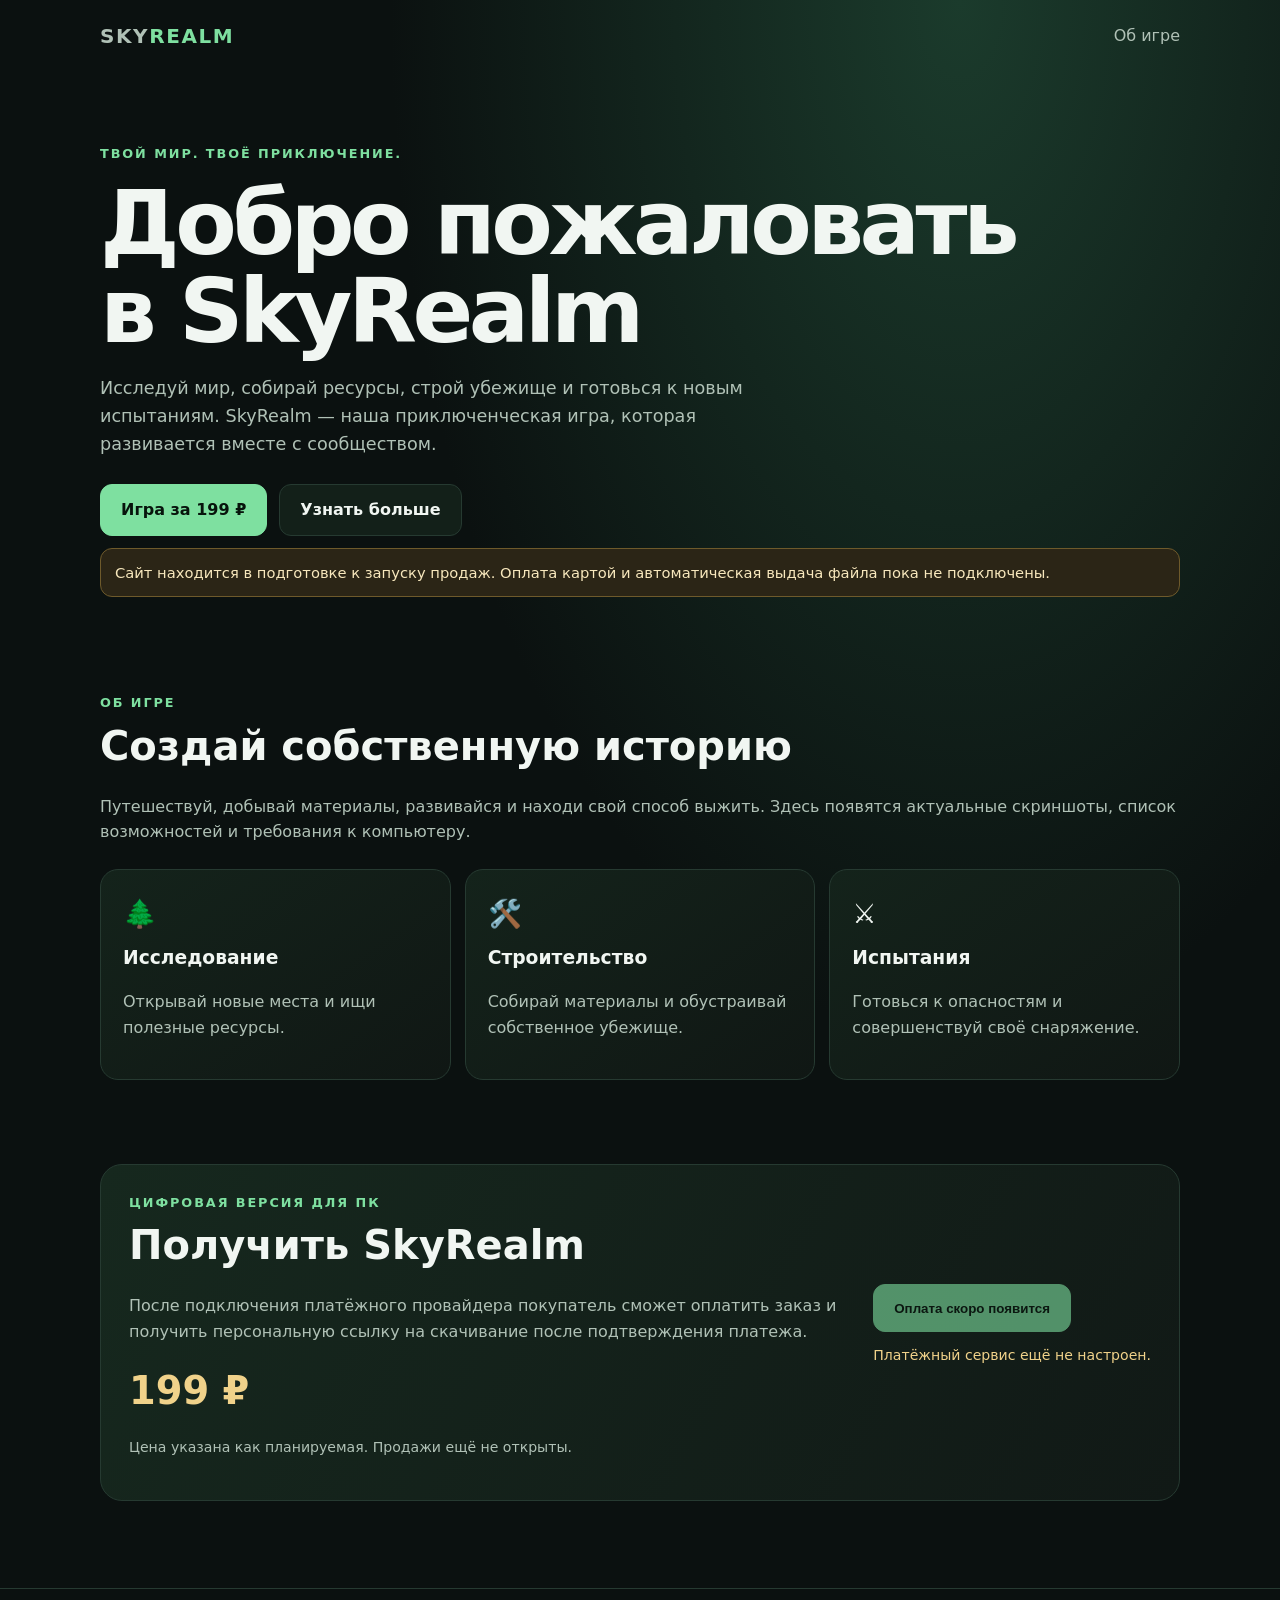
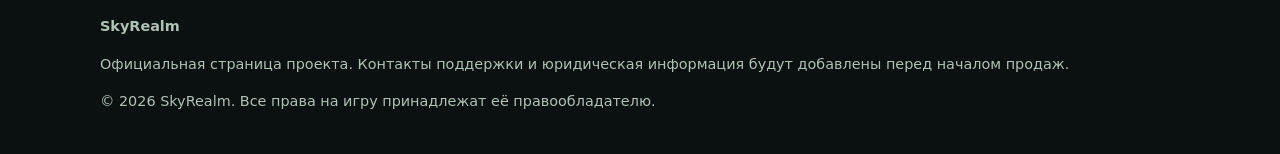
==== docs/index.html @ 88c352fb "Add Russian SkyRealm landing page for mobile-first website" ====
<!doctype html>
<html lang="ru">
<head>
<meta charset="utf-8">
<meta name="viewport" content="width=device-width,initial-scale=1">
<meta name="theme-color" content="#0b1110">
<meta name="description" content="SkyRealm — приключение, исследование и выживание. Официальная страница игры.">
<title>SkyRealm — официальная страница игры</title>
<style>
:root{color-scheme:dark;--bg:#0b1110;--panel:#121d19;--line:#263a31;--text:#f1f6f2;--muted:#b0c1b6;--green:#7ee0a0;--gold:#f0d28a}
*{box-sizing:border-box}html{scroll-behavior:smooth}body{margin:0;background:radial-gradient(ellipse at 75% 0%,#1b3b2c 0,transparent 42%),var(--bg);color:var(--text);font:16px/1.6 system-ui,-apple-system,Segoe UI,Roboto,Arial,sans-serif}a{color:inherit}.wrap{width:min(1080px,92%);margin:auto}.nav{display:flex;align-items:center;justify-content:space-between;gap:16px;padding:20px 0}.logo{font-size:1.25rem;font-weight:900;letter-spacing:.08em}.logo span{color:var(--green)}.nav a{color:var(--muted);text-decoration:none}.hero{padding:72px 0 54px;min-height:420px;display:grid;align-items:center}.eyebrow{color:var(--green);font-weight:800;letter-spacing:.15em;text-transform:uppercase;font-size:.8rem}.hero h1{font-size:clamp(2.8rem,8vw,5.6rem);line-height:.98;letter-spacing:-.05em;margin:16px 0}.hero p{max-width:650px;color:var(--muted);font-size:1.1rem}.actions{display:flex;gap:12px;flex-wrap:wrap;margin-top:26px}.btn{display:inline-flex;align-items:center;justify-content:center;min-height:48px;padding:12px 20px;border-radius:12px;text-decoration:none;font-weight:800;border:1px solid var(--line);cursor:pointer}.primary{background:var(--green);color:#07140c;border-color:var(--green)}.secondary{background:#132019}.notice{margin:12px 0 0;padding:12px 14px;border:1px solid #6e5a2b;background:#2b2516;border-radius:12px;color:#f8e8bd;font-size:.92rem}.section{padding:42px 0}.section h2{font-size:clamp(1.8rem,4vw,2.5rem);margin:0 0 10px}.muted{color:var(--muted)}.cards{display:grid;grid-template-columns:repeat(3,1fr);gap:14px;margin-top:24px}.card{padding:22px;border:1px solid var(--line);border-radius:18px;background:linear-gradient(145deg,#14231b,#101714)}.symbol{font-size:1.7rem}.card h3{margin:8px 0}.buybox{display:grid;grid-template-columns:1fr auto;gap:24px;align-items:center;padding:28px;border:1px solid var(--line);border-radius:22px;background:linear-gradient(120deg,#16281e,#111916)}.price{font-size:2.4rem;font-weight:900;color:var(--gold)}.buybox button:disabled{opacity:.6;cursor:not-allowed}.small{font-size:.88rem;color:var(--muted)}footer{border-top:1px solid var(--line);margin-top:45px;padding:26px 0;color:var(--muted);font-size:.9rem}#status{margin-top:12px;color:var(--gold)}@media(max-width:700px){.cards{grid-template-columns:1fr}.hero{padding:52px 0 34px;min-height:auto}.buybox{grid-template-columns:1fr}.nav{padding:15px 0}}
</style>
</head>
<body>
<header class="wrap nav"><a class="logo" href="#" aria-label="SkyRealm главная">SKY<span>REALM</span></a><a href="#about">Об игре</a></header>
<main>
<section class="wrap hero">
<div><div class="eyebrow">Твой мир. Твоё приключение.</div><h1>Добро пожаловать<br>в SkyRealm</h1><p>Исследуй мир, собирай ресурсы, строй убежище и готовься к новым испытаниям. SkyRealm — наша приключенческая игра, которая развивается вместе с сообществом.</p><div class="actions"><a class="btn primary" href="#buy">Игра за 199 ₽</a><a class="btn secondary" href="#about">Узнать больше</a></div><div class="notice">Сайт находится в подготовке к запуску продаж. Оплата картой и автоматическая выдача файла пока не подключены.</div></div>
</section>
<section class="wrap section" id="about"><div class="eyebrow">Об игре</div><h2>Создай собственную историю</h2><p class="muted">Путешествуй, добывай материалы, развивайся и находи свой способ выжить. Здесь появятся актуальные скриншоты, список возможностей и требования к компьютеру.</p>
<div class="cards"><article class="card"><div class="symbol">🌲</div><h3>Исследование</h3><p class="muted">Открывай новые места и ищи полезные ресурсы.</p></article><article class="card"><div class="symbol">🛠️</div><h3>Строительство</h3><p class="muted">Собирай материалы и обустраивай собственное убежище.</p></article><article class="card"><div class="symbol">⚔️</div><h3>Испытания</h3><p class="muted">Готовься к опасностям и совершенствуй своё снаряжение.</p></article></div></section>
<section class="wrap section" id="buy"><div class="buybox"><div><div class="eyebrow">Цифровая версия для ПК</div><h2>Получить SkyRealm</h2><p class="muted">После подключения платёжного провайдера покупатель сможет оплатить заказ и получить персональную ссылку на скачивание после подтверждения платежа.</p><div class="price">199 ₽</div><p class="small">Цена указана как планируемая. Продажи ещё не открыты.</p></div><div><button class="btn primary" id="buyButton" type="button" disabled>Оплата скоро появится</button><p class="small" id="status" role="status">Платёжный сервис ещё не настроен.</p></div></div></section>
</main>
<footer><div class="wrap"><strong>SkyRealm</strong><p>Официальная страница проекта. Контакты поддержки и юридическая информация будут добавлены перед началом продаж.</p><p>© <span id="year"></span> SkyRealm. Все права на игру принадлежат её правообладателю.</p></div></footer>
<script>document.getElementById('year').textContent=new Date().getFullYear();</script>
</body></html>
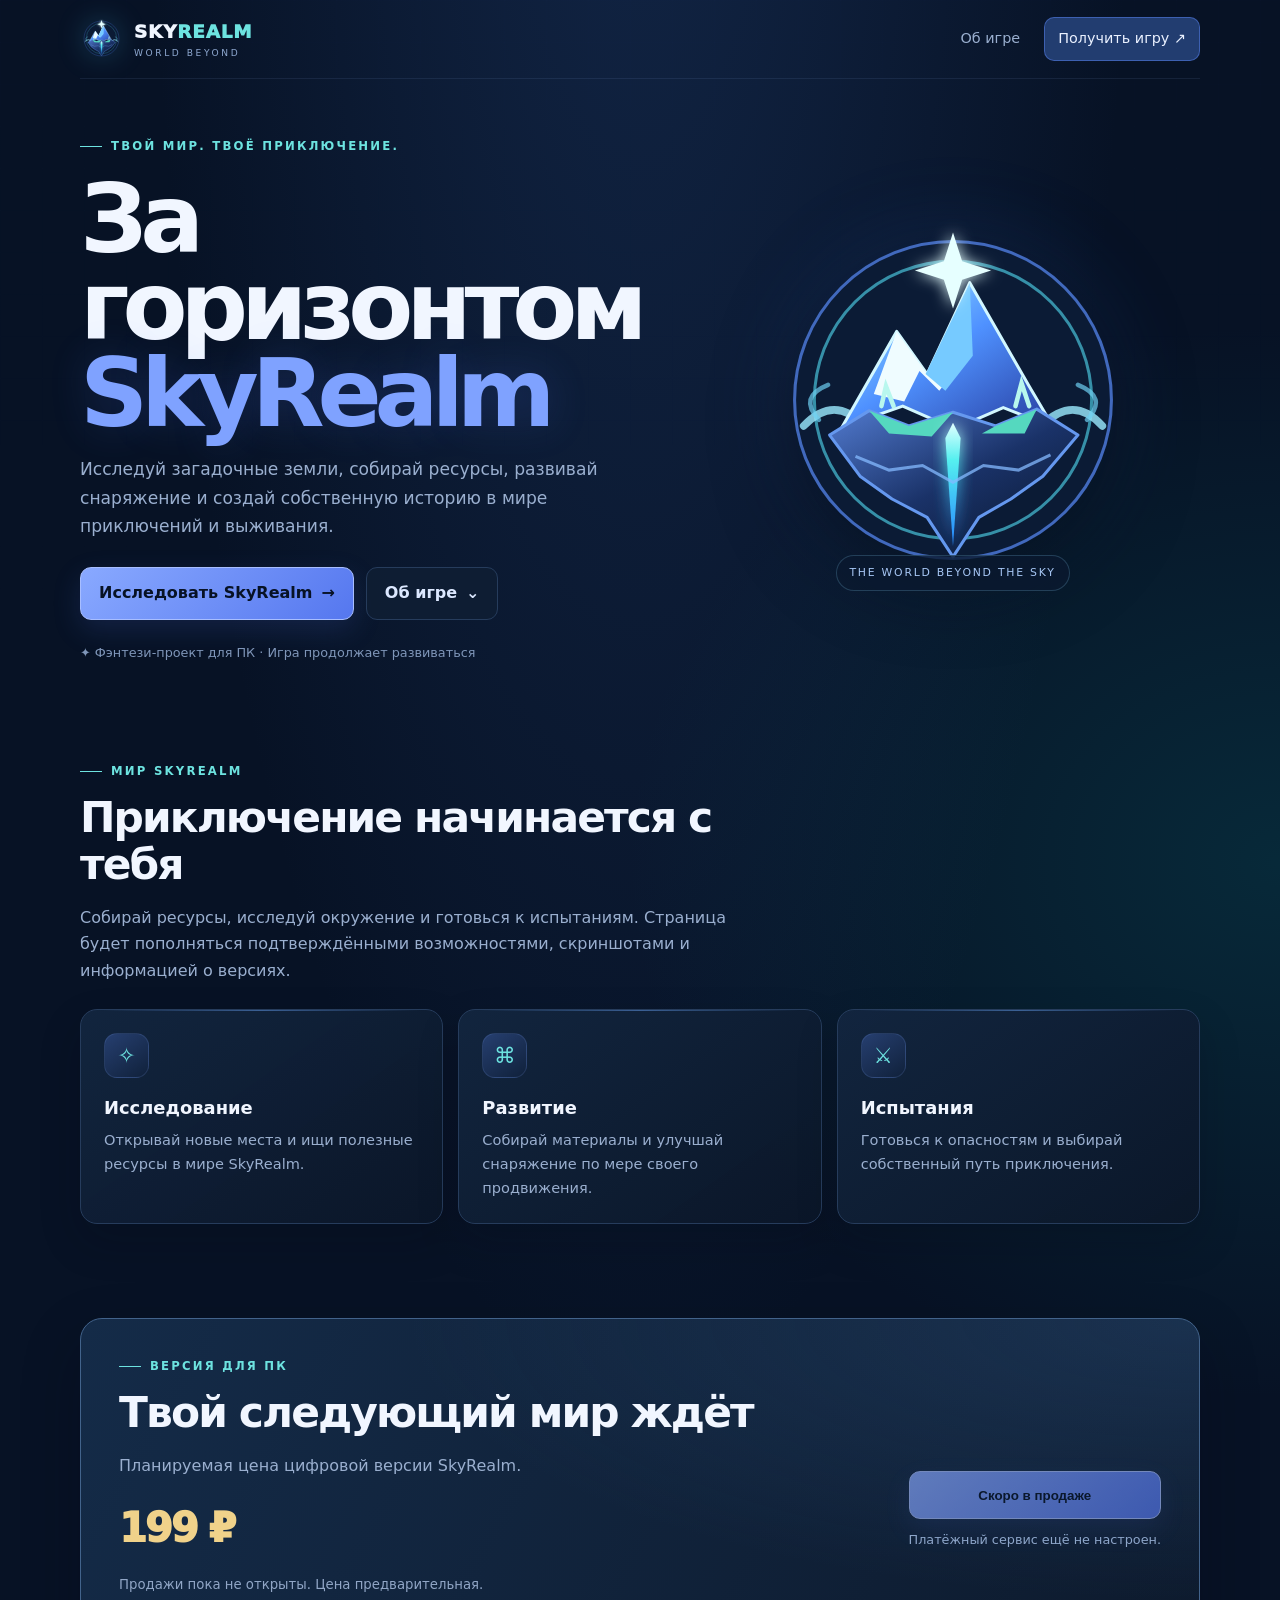
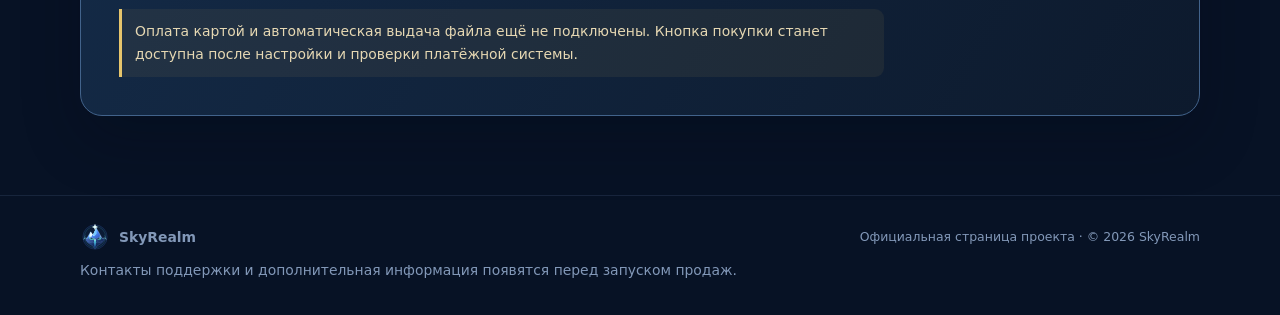
==== commit 51ccefd0: "Refresh SkyRealm website branding and responsive visual design" ====
--- a/docs/index.html
+++ b/docs/index.html
@@ -3,24 +3,47 @@
 <head>
 <meta charset="utf-8">
 <meta name="viewport" content="width=device-width,initial-scale=1">
-<meta name="theme-color" content="#0b1110">
+<meta name="theme-color" content="#071225">
 <meta name="description" content="SkyRealm — приключение, исследование и выживание. Официальная страница игры.">
-<title>SkyRealm — официальная страница игры</title>
+<link rel="icon" type="image/svg+xml" href="skyrealm-logo.svg">
+<title>SkyRealm — мир за горизонтом</title>
 <style>
-:root{color-scheme:dark;--bg:#0b1110;--panel:#121d19;--line:#263a31;--text:#f1f6f2;--muted:#b0c1b6;--green:#7ee0a0;--gold:#f0d28a}
-*{box-sizing:border-box}html{scroll-behavior:smooth}body{margin:0;background:radial-gradient(ellipse at 75% 0%,#1b3b2c 0,transparent 42%),var(--bg);color:var(--text);font:16px/1.6 system-ui,-apple-system,Segoe UI,Roboto,Arial,sans-serif}a{color:inherit}.wrap{width:min(1080px,92%);margin:auto}.nav{display:flex;align-items:center;justify-content:space-between;gap:16px;padding:20px 0}.logo{font-size:1.25rem;font-weight:900;letter-spacing:.08em}.logo span{color:var(--green)}.nav a{color:var(--muted);text-decoration:none}.hero{padding:72px 0 54px;min-height:420px;display:grid;align-items:center}.eyebrow{color:var(--green);font-weight:800;letter-spacing:.15em;text-transform:uppercase;font-size:.8rem}.hero h1{font-size:clamp(2.8rem,8vw,5.6rem);line-height:.98;letter-spacing:-.05em;margin:16px 0}.hero p{max-width:650px;color:var(--muted);font-size:1.1rem}.actions{display:flex;gap:12px;flex-wrap:wrap;margin-top:26px}.btn{display:inline-flex;align-items:center;justify-content:center;min-height:48px;padding:12px 20px;border-radius:12px;text-decoration:none;font-weight:800;border:1px solid var(--line);cursor:pointer}.primary{background:var(--green);color:#07140c;border-color:var(--green)}.secondary{background:#132019}.notice{margin:12px 0 0;padding:12px 14px;border:1px solid #6e5a2b;background:#2b2516;border-radius:12px;color:#f8e8bd;font-size:.92rem}.section{padding:42px 0}.section h2{font-size:clamp(1.8rem,4vw,2.5rem);margin:0 0 10px}.muted{color:var(--muted)}.cards{display:grid;grid-template-columns:repeat(3,1fr);gap:14px;margin-top:24px}.card{padding:22px;border:1px solid var(--line);border-radius:18px;background:linear-gradient(145deg,#14231b,#101714)}.symbol{font-size:1.7rem}.card h3{margin:8px 0}.buybox{display:grid;grid-template-columns:1fr auto;gap:24px;align-items:center;padding:28px;border:1px solid var(--line);border-radius:22px;background:linear-gradient(120deg,#16281e,#111916)}.price{font-size:2.4rem;font-weight:900;color:var(--gold)}.buybox button:disabled{opacity:.6;cursor:not-allowed}.small{font-size:.88rem;color:var(--muted)}footer{border-top:1px solid var(--line);margin-top:45px;padding:26px 0;color:var(--muted);font-size:.9rem}#status{margin-top:12px;color:var(--gold)}@media(max-width:700px){.cards{grid-template-columns:1fr}.hero{padding:52px 0 34px;min-height:auto}.buybox{grid-template-columns:1fr}.nav{padding:15px 0}}
+:root{color-scheme:dark;--bg:#071225;--panel:#0d1b30;--panel2:#10223a;--line:#263c5c;--text:#f1f6ff;--muted:#9aafcf;--blue:#7fa2ff;--cyan:#6de3e0;--gold:#f0d28a}
+*{box-sizing:border-box}html{scroll-behavior:smooth;scroll-padding-top:84px}body{margin:0;background:radial-gradient(ellipse at 50% -20%,#23447a66,transparent 55%),radial-gradient(ellipse at 100% 45%,#075c6550,transparent 36%),var(--bg);color:var(--text);font:16px/1.65 system-ui,-apple-system,"Segoe UI",Roboto,Arial,sans-serif}body:before{content:"";position:fixed;inset:0;pointer-events:none;opacity:.12;background-image:linear-gradient(#8bb6ff12 1px,transparent 1px),linear-gradient(90deg,#8bb6ff12 1px,transparent 1px);background-size:42px 42px;mask-image:linear-gradient(to bottom,black,transparent 85%)}a{color:inherit}.wrap{width:min(1120px,92%);margin:auto}.nav{position:relative;z-index:2;display:flex;align-items:center;justify-content:space-between;gap:18px;padding:17px 0;border-bottom:1px solid #9ebeff18}.brand{display:flex;align-items:center;gap:11px;text-decoration:none}.brand img{width:43px;height:43px;object-fit:contain;filter:drop-shadow(0 0 14px #4bc8ff36)}.brand-word{font-size:1.15rem;font-weight:950;letter-spacing:.045em}.brand-word span{color:var(--cyan)}.brand-sub{display:block;color:#8fa9d1;font-size:.57rem;letter-spacing:.28em;margin-top:-2px}.nav-links{display:flex;align-items:center;gap:24px}.nav-links a{color:var(--muted);font-size:.9rem;text-decoration:none;transition:color .2s}.nav-links a:hover{color:white}.nav-cta{border:1px solid #5e8afc75;border-radius:10px;padding:9px 13px;background:#223d70;color:#eaf1ff!important}.hero{position:relative;min-height:535px;display:grid;grid-template-columns:minmax(0,1.1fr) minmax(260px,.9fr);align-items:center;gap:20px;padding:58px 0 52px}.hero-copy{position:relative;z-index:1}.eyebrow{display:flex;align-items:center;gap:9px;color:var(--cyan);font-size:.73rem;font-weight:900;letter-spacing:.19em;text-transform:uppercase}.eyebrow:before{content:"";width:22px;height:1px;background:currentColor}.hero h1{font-size:clamp(3.1rem,7.4vw,6.2rem);line-height:.92;letter-spacing:-.075em;margin:20px 0 18px}.hero h1 span{display:block;color:var(--blue);text-shadow:0 0 40px #5279f633}.hero p{max-width:590px;color:var(--muted);font-size:1.07rem}.actions{display:flex;gap:12px;flex-wrap:wrap;margin-top:27px}.btn{display:inline-flex;align-items:center;justify-content:center;gap:9px;min-height:48px;padding:12px 18px;border-radius:11px;text-decoration:none;font-weight:850;border:1px solid var(--line);transition:transform .18s,border-color .18s,filter .18s}.btn:hover{transform:translateY(-2px);border-color:#6689cf}.primary{background:linear-gradient(135deg,#89a9ff,#5577ef);color:#071225;border-color:#a8beff;box-shadow:0 10px 28px #4b70e42b}.secondary{background:#101f34d9;color:#dce8ff}.hero-note{margin-top:22px;color:#7f96b9;font-size:.8rem}.hero-art{position:relative;display:grid;place-items:center;min-height:350px}.hero-art:before{content:"";position:absolute;width:min(340px,85%);aspect-ratio:1;border-radius:50%;background:#3977e927;filter:blur(38px)}.hero-art img{position:relative;width:min(390px,100%);max-height:390px;object-fit:contain;filter:drop-shadow(0 22px 38px #0008);animation:float 7s ease-in-out infinite}.art-label{position:absolute;bottom:4px;left:50%;transform:translateX(-50%);white-space:nowrap;padding:8px 13px;border:1px solid #81c8ed38;border-radius:999px;background:#0a1930cc;color:#a7c7f5;font-size:.68rem;letter-spacing:.16em}.section{position:relative;padding:47px 0}.section-head{max-width:700px}.section h2{font-size:clamp(1.8rem,4vw,2.65rem);letter-spacing:-.045em;line-height:1.12;margin:13px 0}.muted{color:var(--muted)}.cards{display:grid;grid-template-columns:repeat(3,1fr);gap:15px;margin-top:25px}.card{position:relative;overflow:hidden;padding:23px;border:1px solid var(--line);border-radius:17px;background:linear-gradient(145deg,#132640eF,#0b1729f5);box-shadow:0 18px 42px #02081530}.card:before{content:"";position:absolute;top:0;left:22px;right:22px;height:1px;background:linear-gradient(90deg,transparent,#6ca9ff77,transparent)}.symbol{display:grid;place-items:center;width:45px;height:45px;border-radius:13px;background:linear-gradient(145deg,#263f70,#10213b);border:1px solid #6586c637;color:var(--cyan);font-size:1.35rem}.card h3{margin:15px 0 5px;font-size:1.12rem}.card p{margin:0;color:var(--muted);font-size:.91rem}.buybox{display:grid;grid-template-columns:1fr auto;gap:25px;align-items:center;padding:clamp(23px,4vw,38px);border:1px solid #42638b;border-radius:22px;background:radial-gradient(ellipse at 100% 0%,#315a8a55,transparent 50%),linear-gradient(120deg,#142b48,#0d1a2d);box-shadow:0 24px 60px #0208153d}.price{font-size:2.5rem;font-weight:950;color:var(--gold);letter-spacing:-.05em}.buybox button:disabled{opacity:.65;cursor:not-allowed;transform:none}.small{font-size:.83rem;color:#91a6c6}.notice{margin-top:13px;padding:11px 13px;border-left:3px solid #e6c56c;background:#d8b85b12;border-radius:0 9px 9px 0;color:#e6d8b3;font-size:.87rem}.buy-side{min-width:205px}.buy-side .btn{width:100%}#status{margin-top:10px;color:#8fa7c9;font-size:.8rem}footer{position:relative;border-top:1px solid #9ebeff1c;margin-top:32px;padding:26px 0;color:#8298b8;font-size:.87rem}.footer-row{display:flex;align-items:center;justify-content:space-between;gap:15px}.footer-brand{display:flex;align-items:center;gap:9px}.footer-brand img{width:30px;height:30px}footer p{margin:7px 0}.footer-copy{font-size:.78rem}@keyframes float{0%,100%{transform:translateY(0)}50%{transform:translateY(-9px)}}@media(max-width:760px){.nav{padding:12px 0}.nav-links{gap:12px}.nav-links>a:not(.nav-cta){display:none}.hero{grid-template-columns:1fr;gap:0;padding:48px 0 30px;min-height:auto}.hero h1{font-size:clamp(3.2rem,13vw,5.2rem)}.hero-art{min-height:245px;grid-row:1}.hero-art img{max-height:280px;width:min(280px,80%)}.art-label{bottom:0}.cards{grid-template-columns:1fr}.card{padding:20px}.buybox{grid-template-columns:1fr}.buy-side{min-width:0}.buy-side .btn{max-width:320px}.section{padding:35px 0}.footer-row{align-items:flex-start;flex-direction:column}}@media(prefers-reduced-motion:reduce){*,*::before,*::after{animation:none!important;scroll-behavior:auto!important;transition:none!important}}
 </style>
 </head>
 <body>
-<header class="wrap nav"><a class="logo" href="#" aria-label="SkyRealm главная">SKY<span>REALM</span></a><a href="#about">Об игре</a></header>
+<header class="wrap nav">
+  <a class="brand" href="#" aria-label="SkyRealm — главная"><img src="skyrealm-logo.svg" alt=""><span><span class="brand-word">SKY<span>REALM</span></span><span class="brand-sub">WORLD BEYOND</span></span></a>
+  <nav class="nav-links" aria-label="Навигация"><a href="#about">Об игре</a><a href="#buy" class="nav-cta">Получить игру <span aria-hidden="true">↗</span></a></nav>
+</header>
 <main>
 <section class="wrap hero">
-<div><div class="eyebrow">Твой мир. Твоё приключение.</div><h1>Добро пожаловать<br>в SkyRealm</h1><p>Исследуй мир, собирай ресурсы, строй убежище и готовься к новым испытаниям. SkyRealm — наша приключенческая игра, которая развивается вместе с сообществом.</p><div class="actions"><a class="btn primary" href="#buy">Игра за 199 ₽</a><a class="btn secondary" href="#about">Узнать больше</a></div><div class="notice">Сайт находится в подготовке к запуску продаж. Оплата картой и автоматическая выдача файла пока не подключены.</div></div>
+  <div class="hero-copy">
+    <div class="eyebrow">Твой мир. Твоё приключение.</div>
+    <h1>За горизонтом <span>SkyRealm</span></h1>
+    <p>Исследуй загадочные земли, собирай ресурсы, развивай снаряжение и создай собственную историю в мире приключений и выживания.</p>
+    <div class="actions"><a class="btn primary" href="#buy">Исследовать SkyRealm <span aria-hidden="true">→</span></a><a class="btn secondary" href="#about">Об игре <span aria-hidden="true">⌄</span></a></div>
+    <div class="hero-note">✦ Фэнтези-проект для ПК · Игра продолжает развиваться</div>
+  </div>
+  <div class="hero-art"><img src="skyrealm-logo.svg" alt="Эмблема SkyRealm: парящий остров с горной вершиной и сияющей звездой"><div class="art-label">THE WORLD BEYOND THE SKY</div></div>
 </section>
-<section class="wrap section" id="about"><div class="eyebrow">Об игре</div><h2>Создай собственную историю</h2><p class="muted">Путешествуй, добывай материалы, развивайся и находи свой способ выжить. Здесь появятся актуальные скриншоты, список возможностей и требования к компьютеру.</p>
-<div class="cards"><article class="card"><div class="symbol">🌲</div><h3>Исследование</h3><p class="muted">Открывай новые места и ищи полезные ресурсы.</p></article><article class="card"><div class="symbol">🛠️</div><h3>Строительство</h3><p class="muted">Собирай материалы и обустраивай собственное убежище.</p></article><article class="card"><div class="symbol">⚔️</div><h3>Испытания</h3><p class="muted">Готовься к опасностям и совершенствуй своё снаряжение.</p></article></div></section>
-<section class="wrap section" id="buy"><div class="buybox"><div><div class="eyebrow">Цифровая версия для ПК</div><h2>Получить SkyRealm</h2><p class="muted">После подключения платёжного провайдера покупатель сможет оплатить заказ и получить персональную ссылку на скачивание после подтверждения платежа.</p><div class="price">199 ₽</div><p class="small">Цена указана как планируемая. Продажи ещё не открыты.</p></div><div><button class="btn primary" id="buyButton" type="button" disabled>Оплата скоро появится</button><p class="small" id="status" role="status">Платёжный сервис ещё не настроен.</p></div></div></section>
+<section class="wrap section" id="about">
+  <div class="section-head"><div class="eyebrow">Мир SkyRealm</div><h2>Приключение начинается с тебя</h2><p class="muted">Собирай ресурсы, исследуй окружение и готовься к испытаниям. Страница будет пополняться подтверждёнными возможностями, скриншотами и информацией о версиях.</p></div>
+  <div class="cards">
+    <article class="card"><div class="symbol" aria-hidden="true">✧</div><h3>Исследование</h3><p>Открывай новые места и ищи полезные ресурсы в мире SkyRealm.</p></article>
+    <article class="card"><div class="symbol" aria-hidden="true">⌘</div><h3>Развитие</h3><p>Собирай материалы и улучшай снаряжение по мере своего продвижения.</p></article>
+    <article class="card"><div class="symbol" aria-hidden="true">⚔</div><h3>Испытания</h3><p>Готовься к опасностям и выбирай собственный путь приключения.</p></article>
+  </div>
+</section>
+<section class="wrap section" id="buy">
+  <div class="buybox">
+    <div><div class="eyebrow">Версия для ПК</div><h2>Твой следующий мир ждёт</h2><p class="muted">Планируемая цена цифровой версии SkyRealm.</p><div class="price">199 ₽</div><p class="small">Продажи пока не открыты. Цена предварительная.</p><div class="notice">Оплата картой и автоматическая выдача файла ещё не подключены. Кнопка покупки станет доступна после настройки и проверки платёжной системы.</div></div>
+    <div class="buy-side"><button class="btn primary" id="buyButton" type="button" disabled>Скоро в продаже</button><p id="status" role="status">Платёжный сервис ещё не настроен.</p></div>
+  </div>
+</section>
 </main>
-<footer><div class="wrap"><strong>SkyRealm</strong><p>Официальная страница проекта. Контакты поддержки и юридическая информация будут добавлены перед началом продаж.</p><p>© <span id="year"></span> SkyRealm. Все права на игру принадлежат её правообладателю.</p></div></footer>
+<footer><div class="wrap"><div class="footer-row"><div class="footer-brand"><img src="skyrealm-logo.svg" alt=""><strong>SkyRealm</strong></div><div class="footer-copy">Официальная страница проекта · © <span id="year"></span> SkyRealm</div></div><p>Контакты поддержки и дополнительная информация появятся перед запуском продаж.</p></div></footer>
 <script>document.getElementById('year').textContent=new Date().getFullYear();</script>
-</body></html>+</body>
+</html>
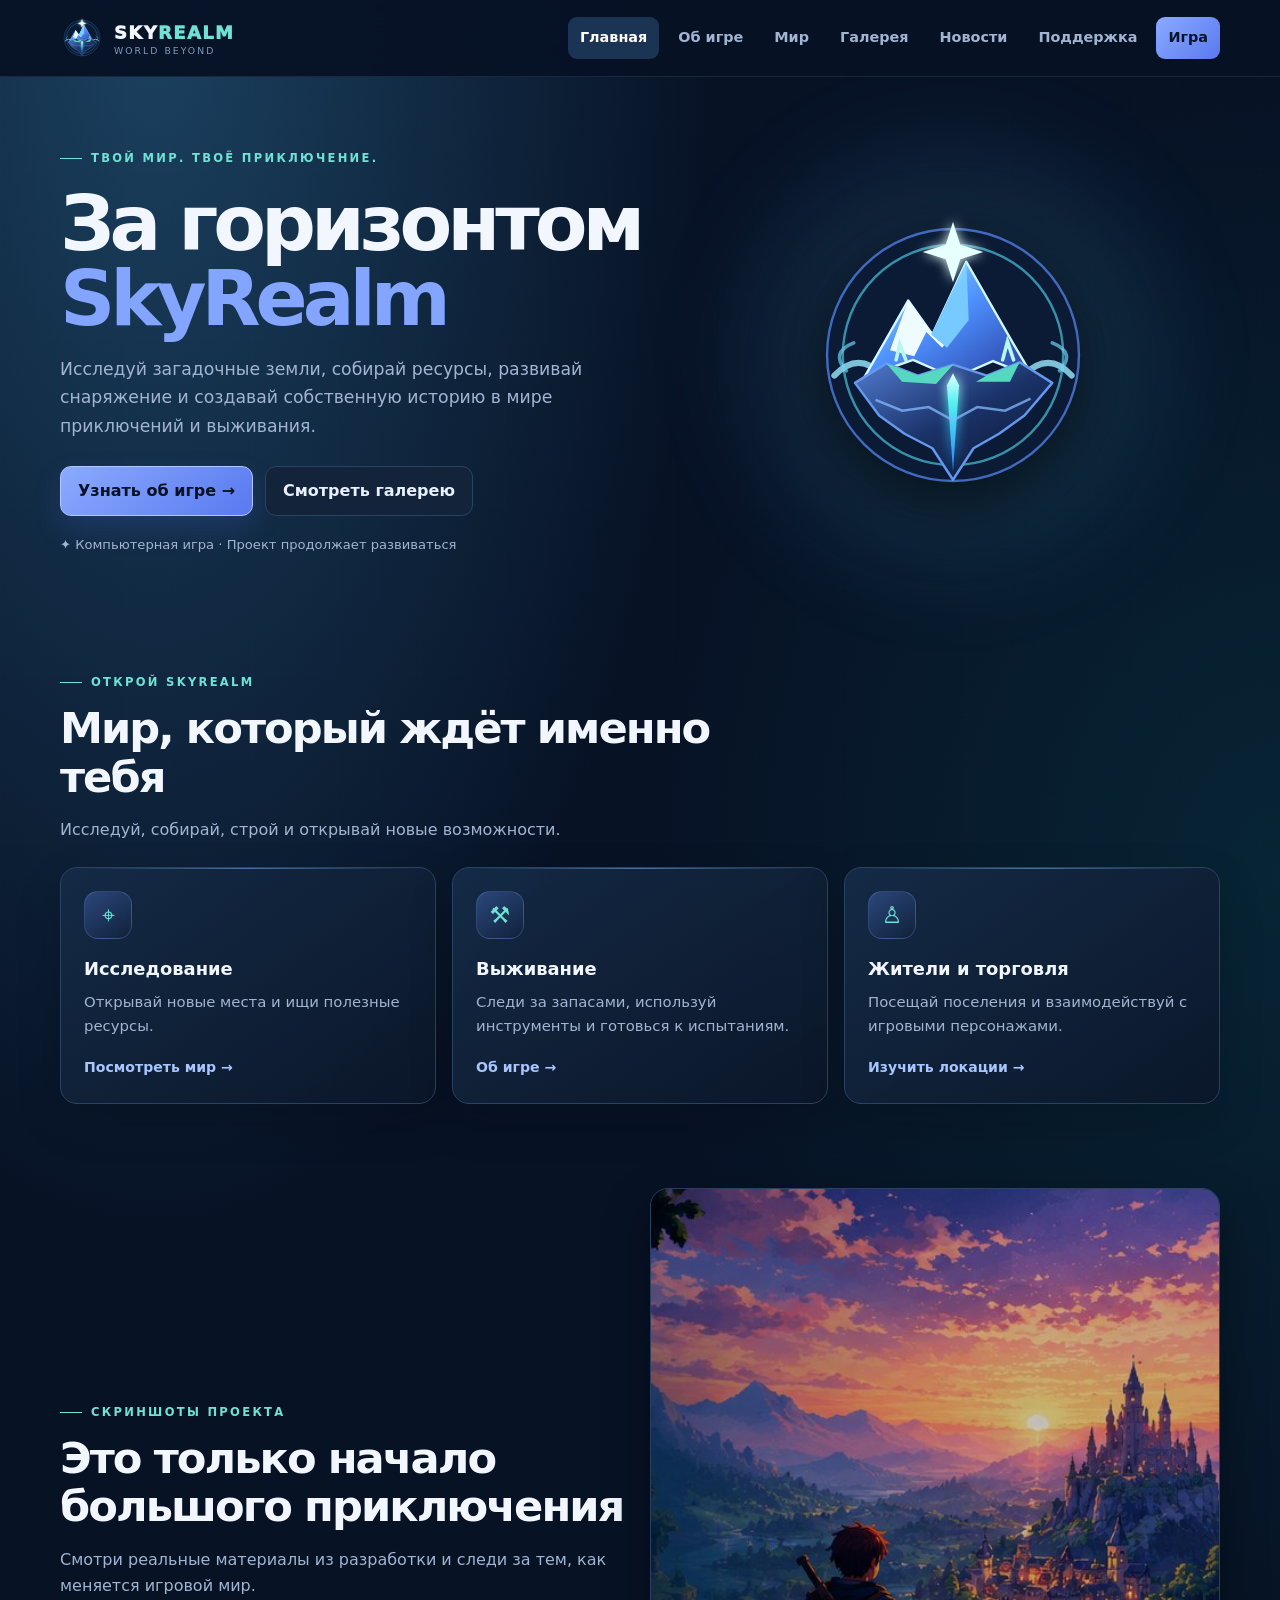
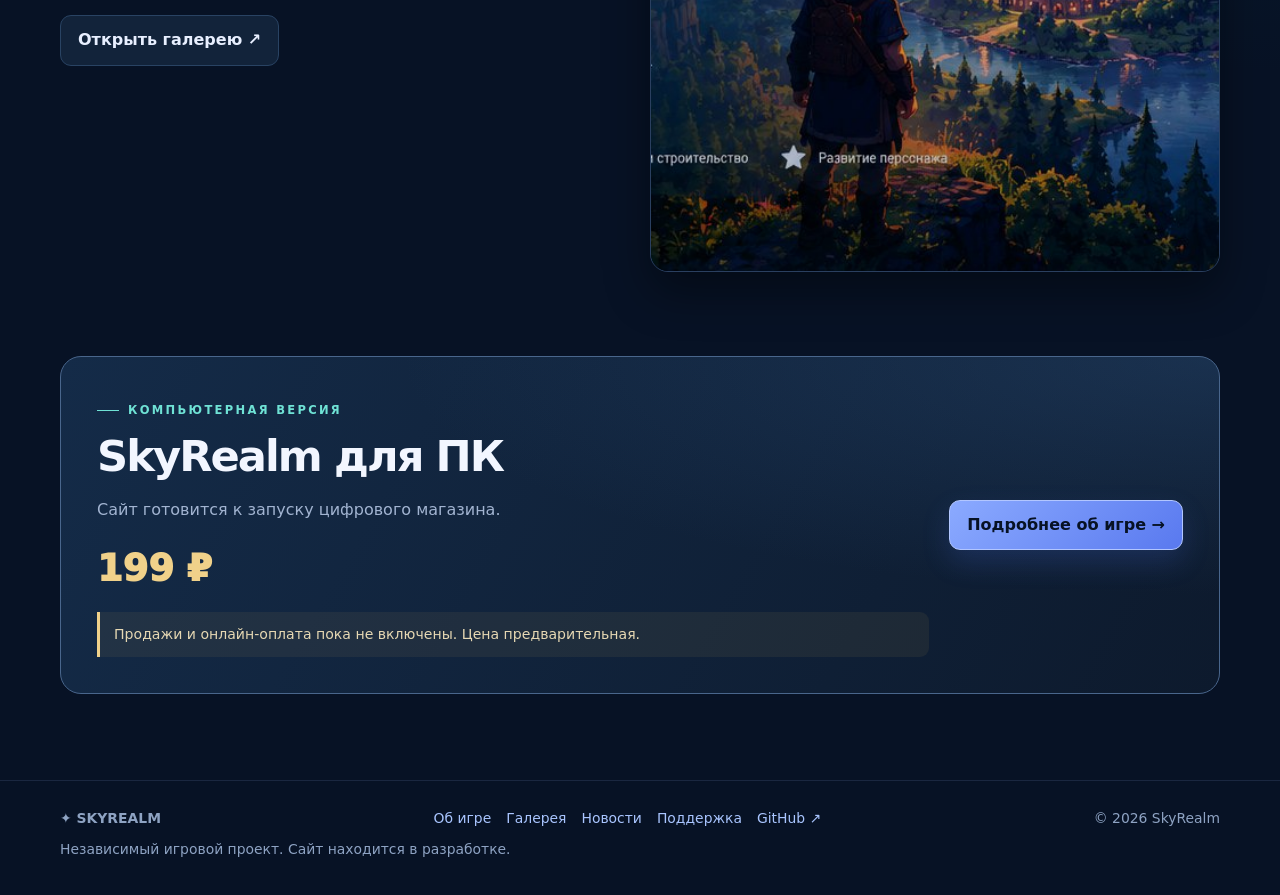
==== commit 2ce9cb7e: "Redesign SkyRealm website as multi-page game portal" ====
--- a/docs/index.html
+++ b/docs/index.html
@@ -1,49 +1 @@
-<!doctype html>
-<html lang="ru">
-<head>
-<meta charset="utf-8">
-<meta name="viewport" content="width=device-width,initial-scale=1">
-<meta name="theme-color" content="#071225">
-<meta name="description" content="SkyRealm — приключение, исследование и выживание. Официальная страница игры.">
-<link rel="icon" type="image/svg+xml" href="skyrealm-logo.svg">
-<title>SkyRealm — мир за горизонтом</title>
-<style>
-:root{color-scheme:dark;--bg:#071225;--panel:#0d1b30;--panel2:#10223a;--line:#263c5c;--text:#f1f6ff;--muted:#9aafcf;--blue:#7fa2ff;--cyan:#6de3e0;--gold:#f0d28a}
-*{box-sizing:border-box}html{scroll-behavior:smooth;scroll-padding-top:84px}body{margin:0;background:radial-gradient(ellipse at 50% -20%,#23447a66,transparent 55%),radial-gradient(ellipse at 100% 45%,#075c6550,transparent 36%),var(--bg);color:var(--text);font:16px/1.65 system-ui,-apple-system,"Segoe UI",Roboto,Arial,sans-serif}body:before{content:"";position:fixed;inset:0;pointer-events:none;opacity:.12;background-image:linear-gradient(#8bb6ff12 1px,transparent 1px),linear-gradient(90deg,#8bb6ff12 1px,transparent 1px);background-size:42px 42px;mask-image:linear-gradient(to bottom,black,transparent 85%)}a{color:inherit}.wrap{width:min(1120px,92%);margin:auto}.nav{position:relative;z-index:2;display:flex;align-items:center;justify-content:space-between;gap:18px;padding:17px 0;border-bottom:1px solid #9ebeff18}.brand{display:flex;align-items:center;gap:11px;text-decoration:none}.brand img{width:43px;height:43px;object-fit:contain;filter:drop-shadow(0 0 14px #4bc8ff36)}.brand-word{font-size:1.15rem;font-weight:950;letter-spacing:.045em}.brand-word span{color:var(--cyan)}.brand-sub{display:block;color:#8fa9d1;font-size:.57rem;letter-spacing:.28em;margin-top:-2px}.nav-links{display:flex;align-items:center;gap:24px}.nav-links a{color:var(--muted);font-size:.9rem;text-decoration:none;transition:color .2s}.nav-links a:hover{color:white}.nav-cta{border:1px solid #5e8afc75;border-radius:10px;padding:9px 13px;background:#223d70;color:#eaf1ff!important}.hero{position:relative;min-height:535px;display:grid;grid-template-columns:minmax(0,1.1fr) minmax(260px,.9fr);align-items:center;gap:20px;padding:58px 0 52px}.hero-copy{position:relative;z-index:1}.eyebrow{display:flex;align-items:center;gap:9px;color:var(--cyan);font-size:.73rem;font-weight:900;letter-spacing:.19em;text-transform:uppercase}.eyebrow:before{content:"";width:22px;height:1px;background:currentColor}.hero h1{font-size:clamp(3.1rem,7.4vw,6.2rem);line-height:.92;letter-spacing:-.075em;margin:20px 0 18px}.hero h1 span{display:block;color:var(--blue);text-shadow:0 0 40px #5279f633}.hero p{max-width:590px;color:var(--muted);font-size:1.07rem}.actions{display:flex;gap:12px;flex-wrap:wrap;margin-top:27px}.btn{display:inline-flex;align-items:center;justify-content:center;gap:9px;min-height:48px;padding:12px 18px;border-radius:11px;text-decoration:none;font-weight:850;border:1px solid var(--line);transition:transform .18s,border-color .18s,filter .18s}.btn:hover{transform:translateY(-2px);border-color:#6689cf}.primary{background:linear-gradient(135deg,#89a9ff,#5577ef);color:#071225;border-color:#a8beff;box-shadow:0 10px 28px #4b70e42b}.secondary{background:#101f34d9;color:#dce8ff}.hero-note{margin-top:22px;color:#7f96b9;font-size:.8rem}.hero-art{position:relative;display:grid;place-items:center;min-height:350px}.hero-art:before{content:"";position:absolute;width:min(340px,85%);aspect-ratio:1;border-radius:50%;background:#3977e927;filter:blur(38px)}.hero-art img{position:relative;width:min(390px,100%);max-height:390px;object-fit:contain;filter:drop-shadow(0 22px 38px #0008);animation:float 7s ease-in-out infinite}.art-label{position:absolute;bottom:4px;left:50%;transform:translateX(-50%);white-space:nowrap;padding:8px 13px;border:1px solid #81c8ed38;border-radius:999px;background:#0a1930cc;color:#a7c7f5;font-size:.68rem;letter-spacing:.16em}.section{position:relative;padding:47px 0}.section-head{max-width:700px}.section h2{font-size:clamp(1.8rem,4vw,2.65rem);letter-spacing:-.045em;line-height:1.12;margin:13px 0}.muted{color:var(--muted)}.cards{display:grid;grid-template-columns:repeat(3,1fr);gap:15px;margin-top:25px}.card{position:relative;overflow:hidden;padding:23px;border:1px solid var(--line);border-radius:17px;background:linear-gradient(145deg,#132640eF,#0b1729f5);box-shadow:0 18px 42px #02081530}.card:before{content:"";position:absolute;top:0;left:22px;right:22px;height:1px;background:linear-gradient(90deg,transparent,#6ca9ff77,transparent)}.symbol{display:grid;place-items:center;width:45px;height:45px;border-radius:13px;background:linear-gradient(145deg,#263f70,#10213b);border:1px solid #6586c637;color:var(--cyan);font-size:1.35rem}.card h3{margin:15px 0 5px;font-size:1.12rem}.card p{margin:0;color:var(--muted);font-size:.91rem}.buybox{display:grid;grid-template-columns:1fr auto;gap:25px;align-items:center;padding:clamp(23px,4vw,38px);border:1px solid #42638b;border-radius:22px;background:radial-gradient(ellipse at 100% 0%,#315a8a55,transparent 50%),linear-gradient(120deg,#142b48,#0d1a2d);box-shadow:0 24px 60px #0208153d}.price{font-size:2.5rem;font-weight:950;color:var(--gold);letter-spacing:-.05em}.buybox button:disabled{opacity:.65;cursor:not-allowed;transform:none}.small{font-size:.83rem;color:#91a6c6}.notice{margin-top:13px;padding:11px 13px;border-left:3px solid #e6c56c;background:#d8b85b12;border-radius:0 9px 9px 0;color:#e6d8b3;font-size:.87rem}.buy-side{min-width:205px}.buy-side .btn{width:100%}#status{margin-top:10px;color:#8fa7c9;font-size:.8rem}footer{position:relative;border-top:1px solid #9ebeff1c;margin-top:32px;padding:26px 0;color:#8298b8;font-size:.87rem}.footer-row{display:flex;align-items:center;justify-content:space-between;gap:15px}.footer-brand{display:flex;align-items:center;gap:9px}.footer-brand img{width:30px;height:30px}footer p{margin:7px 0}.footer-copy{font-size:.78rem}@keyframes float{0%,100%{transform:translateY(0)}50%{transform:translateY(-9px)}}@media(max-width:760px){.nav{padding:12px 0}.nav-links{gap:12px}.nav-links>a:not(.nav-cta){display:none}.hero{grid-template-columns:1fr;gap:0;padding:48px 0 30px;min-height:auto}.hero h1{font-size:clamp(3.2rem,13vw,5.2rem)}.hero-art{min-height:245px;grid-row:1}.hero-art img{max-height:280px;width:min(280px,80%)}.art-label{bottom:0}.cards{grid-template-columns:1fr}.card{padding:20px}.buybox{grid-template-columns:1fr}.buy-side{min-width:0}.buy-side .btn{max-width:320px}.section{padding:35px 0}.footer-row{align-items:flex-start;flex-direction:column}}@media(prefers-reduced-motion:reduce){*,*::before,*::after{animation:none!important;scroll-behavior:auto!important;transition:none!important}}
-</style>
-</head>
-<body>
-<header class="wrap nav">
-  <a class="brand" href="#" aria-label="SkyRealm — главная"><img src="skyrealm-logo.svg" alt=""><span><span class="brand-word">SKY<span>REALM</span></span><span class="brand-sub">WORLD BEYOND</span></span></a>
-  <nav class="nav-links" aria-label="Навигация"><a href="#about">Об игре</a><a href="#buy" class="nav-cta">Получить игру <span aria-hidden="true">↗</span></a></nav>
-</header>
-<main>
-<section class="wrap hero">
-  <div class="hero-copy">
-    <div class="eyebrow">Твой мир. Твоё приключение.</div>
-    <h1>За горизонтом <span>SkyRealm</span></h1>
-    <p>Исследуй загадочные земли, собирай ресурсы, развивай снаряжение и создай собственную историю в мире приключений и выживания.</p>
-    <div class="actions"><a class="btn primary" href="#buy">Исследовать SkyRealm <span aria-hidden="true">→</span></a><a class="btn secondary" href="#about">Об игре <span aria-hidden="true">⌄</span></a></div>
-    <div class="hero-note">✦ Фэнтези-проект для ПК · Игра продолжает развиваться</div>
-  </div>
-  <div class="hero-art"><img src="skyrealm-logo.svg" alt="Эмблема SkyRealm: парящий остров с горной вершиной и сияющей звездой"><div class="art-label">THE WORLD BEYOND THE SKY</div></div>
-</section>
-<section class="wrap section" id="about">
-  <div class="section-head"><div class="eyebrow">Мир SkyRealm</div><h2>Приключение начинается с тебя</h2><p class="muted">Собирай ресурсы, исследуй окружение и готовься к испытаниям. Страница будет пополняться подтверждёнными возможностями, скриншотами и информацией о версиях.</p></div>
-  <div class="cards">
-    <article class="card"><div class="symbol" aria-hidden="true">✧</div><h3>Исследование</h3><p>Открывай новые места и ищи полезные ресурсы в мире SkyRealm.</p></article>
-    <article class="card"><div class="symbol" aria-hidden="true">⌘</div><h3>Развитие</h3><p>Собирай материалы и улучшай снаряжение по мере своего продвижения.</p></article>
-    <article class="card"><div class="symbol" aria-hidden="true">⚔</div><h3>Испытания</h3><p>Готовься к опасностям и выбирай собственный путь приключения.</p></article>
-  </div>
-</section>
-<section class="wrap section" id="buy">
-  <div class="buybox">
-    <div><div class="eyebrow">Версия для ПК</div><h2>Твой следующий мир ждёт</h2><p class="muted">Планируемая цена цифровой версии SkyRealm.</p><div class="price">199 ₽</div><p class="small">Продажи пока не открыты. Цена предварительная.</p><div class="notice">Оплата картой и автоматическая выдача файла ещё не подключены. Кнопка покупки станет доступна после настройки и проверки платёжной системы.</div></div>
-    <div class="buy-side"><button class="btn primary" id="buyButton" type="button" disabled>Скоро в продаже</button><p id="status" role="status">Платёжный сервис ещё не настроен.</p></div>
-  </div>
-</section>
-</main>
-<footer><div class="wrap"><div class="footer-row"><div class="footer-brand"><img src="skyrealm-logo.svg" alt=""><strong>SkyRealm</strong></div><div class="footer-copy">Официальная страница проекта · © <span id="year"></span> SkyRealm</div></div><p>Контакты поддержки и дополнительная информация появятся перед запуском продаж.</p></div></footer>
-<script>document.getElementById('year').textContent=new Date().getFullYear();</script>
-</body>
-</html>+<!doctype html><html lang="ru"><head><meta charset="utf-8"><meta name="viewport" content="width=device-width,initial-scale=1"><meta name="theme-color" content="#071225"><meta name="description" content="Официальный сайт SkyRealm — приключение, исследование и выживание."><link rel="icon" href="skyrealm-logo.svg"><link rel="stylesheet" href="site.css"><title>Мир за горизонтом — SkyRealm</title></head><body><header class="site-header"><div class="wrap nav"><a class="brand" href="index.html"><img src="skyrealm-logo.svg" alt=""><span><span class="brand-name">SKY<span>REALM</span></span><span class="brand-sub">WORLD BEYOND</span></span></a><button class="menu-toggle" type="button" aria-label="Открыть меню" aria-expanded="false">☰</button><nav class="nav-links" aria-label="Основная навигация"><a href="index.html">Главная</a><a href="game.html">Об игре</a><a href="world.html">Мир</a><a href="gallery.html">Галерея</a><a href="updates.html">Новости</a><a href="support.html">Поддержка</a><a class="nav-buy" href="game.html#buy">Игра</a></nav></div></header><main><section class="wrap hero"><div><span class="eyebrow">Твой мир. Твоё приключение.</span><h1>За горизонтом <span>SkyRealm</span></h1><p class="lead">Исследуй загадочные земли, собирай ресурсы, развивай снаряжение и создавай собственную историю в мире приключений и выживания.</p><div class="actions"><a class="btn primary" href="game.html">Узнать об игре →</a><a class="btn secondary" href="gallery.html">Смотреть галерею</a></div><p class="muted" style="font-size:.82rem;margin-top:18px">✦ Компьютерная игра · Проект продолжает развиваться</p></div><div class="hero-visual"><img src="skyrealm-logo.svg" alt="Эмблема SkyRealm" class="hero-logo"></div></section><section class="wrap section"><div class="section-head"><span class="eyebrow">Открой SkyRealm</span><h2>Мир, который ждёт именно тебя</h2><p class="muted">Исследуй, собирай, строй и открывай новые возможности.</p></div><div class="card-grid"><article class="card"><div class="card-icon">⌖</div><h3>Исследование</h3><p>Открывай новые места и ищи полезные ресурсы.</p><a class="card-link" href="world.html">Посмотреть мир →</a></article><article class="card"><div class="card-icon">⚒</div><h3>Выживание</h3><p>Следи за запасами, используй инструменты и готовься к испытаниям.</p><a class="card-link" href="game.html">Об игре →</a></article><article class="card"><div class="card-icon">♙</div><h3>Жители и торговля</h3><p>Посещай поселения и взаимодействуй с игровыми персонажами.</p><a class="card-link" href="world.html">Изучить локации →</a></article></div></section><section class="wrap section"><div class="feature-row"><div><span class="eyebrow">Скриншоты проекта</span><h2>Это только начало большого приключения</h2><p class="muted">Смотри реальные материалы из разработки и следи за тем, как меняется игровой мир.</p><a class="btn secondary" href="gallery.html">Открыть галерею ↗</a></div><img class="feature-image" src="../realm.jpg" alt="Скриншот игрового мира SkyRealm"></div></section><section class="wrap section"><div class="price-panel"><div><span class="eyebrow">Компьютерная версия</span><h2>SkyRealm для ПК</h2><p class="muted">Сайт готовится к запуску цифрового магазина.</p><div class="price">199 ₽</div><div class="notice">Продажи и онлайн-оплата пока не включены. Цена предварительная.</div></div><a class="btn primary" href="game.html#buy">Подробнее об игре →</a></div></section></main><footer class="footer"><div class="wrap"><div class="footer-row"><strong>✦ SKYREALM</strong><div class="footer-links"><a href="game.html">Об игре</a><a href="gallery.html">Галерея</a><a href="updates.html">Новости</a><a href="support.html">Поддержка</a><a href="https://github.com/kisia319-cell/SkyRealm-PC-Launcher" target="_blank" rel="noopener">GitHub ↗</a></div><span>© <span data-year></span> SkyRealm</span></div><p>Независимый игровой проект. Сайт находится в разработке.</p></div></footer><script src="site.js"></script></body></html>
--- a/docs/site.css
+++ b/docs/site.css
@@ -0,0 +1,9 @@
+:root{color-scheme:dark;--bg:#071225;--panel:#0d1b30;--panel2:#132640;--line:#294363;--text:#f2f6ff;--muted:#a2b4d1;--blue:#83a4ff;--cyan:#6fe2d5;--gold:#f0d18a;--green:#86d7a7}
+*{box-sizing:border-box}html{scroll-behavior:smooth}body{margin:0;background:radial-gradient(ellipse at 12% 0%,#1b4160 0,transparent 35%),radial-gradient(ellipse at 100% 35%,#075d6040 0,transparent 35%),var(--bg);color:var(--text);font:16px/1.65 system-ui,-apple-system,"Segoe UI",Arial,sans-serif;min-height:100vh}body:before{content:"";position:fixed;inset:0;z-index:-1;pointer-events:none;opacity:.12;background-image:linear-gradient(#a9c8ff16 1px,transparent 1px),linear-gradient(90deg,#a9c8ff16 1px,transparent 1px);background-size:42px 42px}
+a{color:inherit}.wrap{width:min(1160px,92%);margin:auto}.site-header{position:sticky;top:0;z-index:20;background:#071225eF;backdrop-filter:blur(16px);border-bottom:1px solid #9ebeff20}.nav{display:flex;align-items:center;justify-content:space-between;gap:20px;min-height:76px}.brand{display:flex;align-items:center;gap:10px;text-decoration:none;flex-shrink:0}.brand img{width:44px;height:44px}.brand-name{font-size:1.12rem;font-weight:950;letter-spacing:.08em}.brand-name span{color:var(--cyan)}.brand-sub{display:block;color:#829bbb;font-size:.58rem;letter-spacing:.22em;margin-top:-4px}.nav-links{display:flex;align-items:center;gap:7px;flex-wrap:wrap}.nav-links a{padding:9px 12px;border-radius:9px;text-decoration:none;color:var(--muted);font-size:.9rem;font-weight:700}.nav-links a:hover,.nav-links a.active{background:#1c3453;color:#fff}.nav-links .nav-buy{background:linear-gradient(135deg,#8baaff,#5979ef);color:#08152a}.menu-toggle{display:none;border:1px solid var(--line);border-radius:9px;background:#12243c;color:white;padding:9px 12px;font-size:1.1rem}
+main{min-height:70vh}.hero{display:grid;grid-template-columns:1.05fr .95fr;gap:34px;align-items:center;padding:64px 0 54px;min-height:500px}.eyebrow{display:inline-flex;align-items:center;gap:9px;color:var(--cyan);font-size:.72rem;font-weight:900;letter-spacing:.2em;text-transform:uppercase}.eyebrow:before{content:"";width:22px;height:1px;background:currentColor}.hero h1,.page-hero h1{font-size:clamp(2.8rem,6vw,5.3rem);line-height:.98;letter-spacing:-.065em;margin:18px 0}.hero h1 span{display:block;color:var(--blue)}.lead{color:var(--muted);font-size:1.08rem;max-width:650px}.actions{display:flex;gap:12px;flex-wrap:wrap;margin-top:26px}.btn{display:inline-flex;align-items:center;justify-content:center;gap:9px;min-height:46px;padding:11px 17px;border-radius:11px;text-decoration:none;font-weight:850;border:1px solid var(--line);transition:.18s}.btn:hover{transform:translateY(-2px);border-color:#7897d4}.primary{background:linear-gradient(135deg,#8baaff,#5979ef);color:#071225;border-color:#b2c6ff;box-shadow:0 12px 28px #4c70e433}.secondary{background:#12233a;color:#e8efff}.hero-visual{position:relative;min-height:330px;display:grid;place-items:center}.hero-visual:before{content:"";position:absolute;width:78%;aspect-ratio:1;border-radius:50%;background:#4e9bcb26;filter:blur(45px)}.hero-visual img{position:relative;width:100%;max-height:390px;object-fit:cover;border-radius:22px;border:1px solid #9ecaff42;box-shadow:0 28px 65px #0008}.hero-logo{width:min(310px,75%)!important;object-fit:contain!important;border:0!important;box-shadow:none!important;filter:drop-shadow(0 20px 35px #0009)}
+.section{padding:42px 0}.section-head{max-width:720px;margin-bottom:24px}.section h2{font-size:clamp(1.8rem,4vw,2.7rem);letter-spacing:-.045em;line-height:1.12;margin:12px 0}.muted{color:var(--muted)}.card-grid{display:grid;grid-template-columns:repeat(3,minmax(0,1fr));gap:16px}.card{position:relative;overflow:hidden;padding:23px;border:1px solid var(--line);border-radius:17px;background:linear-gradient(145deg,#152b47f2,#0b1729f5);box-shadow:0 18px 42px #02081535}.card:before{content:"";position:absolute;top:0;left:22px;right:22px;height:1px;background:linear-gradient(90deg,transparent,#79b8ff88,transparent)}.card-icon{display:grid;place-items:center;width:48px;height:48px;border-radius:14px;background:linear-gradient(145deg,#2b477b,#10213b);border:1px solid #7b9be044;color:var(--cyan);font-size:1.45rem}.card h3{font-size:1.12rem;margin:15px 0 6px}.card p{margin:0;color:var(--muted);font-size:.93rem}.card-link{display:inline-flex;margin-top:17px;color:#a9c5ff;font-size:.88rem;font-weight:800;text-decoration:none}.card-link:hover{color:white}.page-hero{padding:55px 0 26px}.page-hero h1{font-size:clamp(2.5rem,5vw,4.3rem);max-width:850px}.page-hero p{max-width:740px;color:var(--muted);font-size:1.05rem}
+.feature-row{display:grid;grid-template-columns:1fr 1fr;gap:20px;align-items:center}.feature-image{width:100%;border-radius:18px;border:1px solid #8bbcff44;box-shadow:0 20px 45px #0006}.tag{display:inline-block;padding:5px 9px;border:1px solid #45658a;border-radius:99px;color:#b9d4ff;font-size:.72rem;font-weight:800;letter-spacing:.06em}.price-panel{display:grid;grid-template-columns:1fr auto;gap:20px;align-items:center;padding:clamp(22px,4vw,36px);border:1px solid #49668c;border-radius:21px;background:radial-gradient(ellipse at 100% 0%,#315a8a55,transparent 50%),linear-gradient(120deg,#142b48,#0d1a2d)}.price{font-size:2.3rem;font-weight:950;color:var(--gold)}.notice{margin-top:12px;padding:11px 14px;border-left:3px solid var(--gold);background:#d8b85b12;border-radius:0 9px 9px 0;color:#e6d8b3;font-size:.88rem}.gallery-main{width:100%;display:block;border-radius:18px;border:1px solid #83baff55;box-shadow:0 20px 55px #0008}.gallery-caption{font-size:.86rem;color:var(--muted);margin-top:8px}.visual-tile{min-height:170px;border-radius:13px;border:1px solid #47658a;background:radial-gradient(circle at 70% 25%,#6d9b7c66,transparent 24%),linear-gradient(140deg,#234b43,#172f3b 50%,#101b31);display:grid;place-items:center;color:#c7e7d6;font-size:2rem}.list{display:grid;gap:12px}.list-item{padding:17px 19px;border:1px solid var(--line);border-radius:13px;background:#10213a}.list-item strong{display:block}.list-item span{color:var(--muted);font-size:.9rem}.footer{margin-top:44px;border-top:1px solid #9ebeff20;padding:26px 0 34px;color:#8ea3c3;font-size:.87rem}.footer-row{display:flex;align-items:center;justify-content:space-between;gap:15px;flex-wrap:wrap}.footer-links{display:flex;gap:15px;flex-wrap:wrap}.footer a{color:#a9c5ff;text-decoration:none}.footer a:hover{color:white}.footer p{margin:8px 0 0}
+@media(max-width:800px){.nav{min-height:68px}.menu-toggle{display:block}.nav-links{display:none;position:absolute;top:68px;left:4%;right:4%;padding:10px;background:#0b192c;border:1px solid var(--line);border-radius:13px;box-shadow:0 20px 40px #0008}.nav-links.open{display:grid;grid-template-columns:1fr 1fr}.nav-links a{text-align:center}.hero{grid-template-columns:1fr;gap:4px;padding:40px 0 28px}.hero-visual{grid-row:1;min-height:220px}.hero-visual img{max-height:270px}.hero-logo{max-height:220px!important}.card-grid{grid-template-columns:1fr 1fr}.feature-row{grid-template-columns:1fr}.price-panel{grid-template-columns:1fr}.section{padding:30px 0}}
+@media(max-width:520px){.card-grid{grid-template-columns:1fr}.hero h1{font-size:3.1rem}.page-hero{padding-top:38px}.footer-row{align-items:flex-start;flex-direction:column}}
+@media(prefers-reduced-motion:reduce){*,*::before,*::after{scroll-behavior:auto!important;transition:none!important}}
